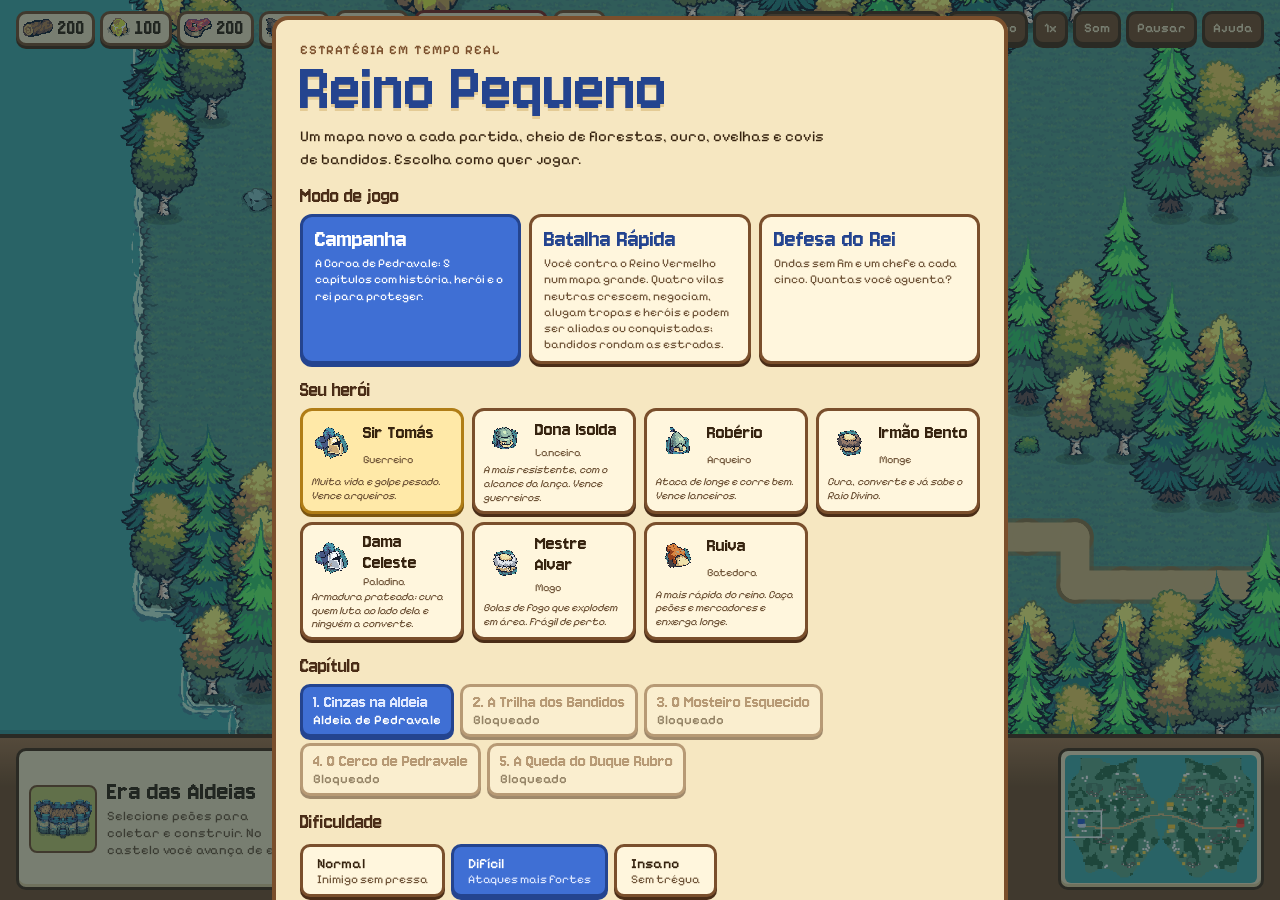
==== atualizacao/jogo.html @ 482bce19 "Reino Pequeno 2.0: contratos, exército com hierarquia, batedores, economia e downloads - Contratos c" ====
<!doctype html>
<html lang="pt-BR"><head><meta charset="utf-8"><meta name="viewport" content="width=device-width,initial-scale=1,viewport-fit=cover,user-scalable=no"><meta name="theme-color" content="#2f6b7a"><meta name="color-scheme" content="light"><meta name="description" content="Reino Pequeno 2.0 - estratégia medieval em tempo real"><script>window.__RP_VER=200;window.__RP_NAME="2.0";window.__RP_SRC="https://raw.githubusercontent.com/Braiantech-br/Reino-Pequeno/main/atualizacao/";</script><style>:root{padding-top:env(safe-area-inset-top);padding-bottom:env(safe-area-inset-bottom)}html,body{margin:0;height:100%;overscroll-behavior:none;touch-action:none;background:#2f6b7a}body{font:14px system-ui}[hidden]{display:none!important}</style></head><body>
<script>window.__A={"arrow":"[data-uri]","av01":"[data-uri]","av02":"[data-uri]","av03":"[data-uri]","av04":"[data-uri]","av05":"[data-uri]","av06":"[data-uri]","av07":"[data-uri]","av08":"[data-uri]","av09":"[data-uri]","av10":"[data-uri]","av11":"[data-uri]","av12":"[data-uri]","av13":"[data-uri]","av14":"[data-uri]","av15":"[data-uri]","av16":"[data-uri]","av17":"[data-uri]","av18":"[data-uri]","av19":"[data-uri]","av20":"[data-uri]","av21":"[data-uri]","av22":"[data-uri]","av23":"[data-uri]","av24":"[data-uri]","av25":"[data-uri]","av26":"[data-uri]","av27":"[data-uri]","av28":"[data-uri]","av29":"[data-uri]","b_archer_atk":"[data-uri]","b_archer_idle":"[data-uri]","b_archer_run":"[data-uri]","b_archery":"[data-uri]","b_barracks":"[data-uri]","b_castle":"[data-uri]","b_house1":"[data-uri]","b_house2":"[data-uri]","b_house3":"[data-uri]","b_lancer_atk":"[data-uri]","b_lancer_idle":"[data-uri]","b_lancer_run":"[data-uri]","b_monastery":"[data-uri]","b_monk_atk":"[data-uri]","b_monk_fx":"[data-uri]","b_monk_idle":"[data-uri]","b_monk_run":"[data-uri]","b_pawn_axe":"[data-uri]","b_pawn_hammer":"[data-uri]","b_pawn_idle":"[data-uri]","b_pawn_idle_food":"[data-uri]","b_pawn_idle_gold":"[data-uri]","b_pawn_idle_wood":"[data-uri]","b_pawn_knife":"[data-uri]","b_pawn_pick":"[data-uri]","b_pawn_run":"[data-uri]","b_pawn_run_food":"[data-uri]","b_pawn_run_gold":"[data-uri]","b_pawn_run_wood":"[data-uri]","b_tower":"[data-uri]","b_warrior_atk":"[data-uri]","b_warrior_idle":"[data-uri]","b_warrior_run":"[data-uri]","bg_pawn_idle":"[data-uri]","bg_pawn_knife":"[data-uri]","bg_pawn_run":"[data-uri]","bi_archer_atk":"[data-uri]","bi_archer_idle":"[data-uri]","bi_archer_run":"[data-uri]","bs_warrior_atk":"[data-uri]","bs_warrior_idle":"[data-uri]","bs_warrior_run":"[data-uri]","bsheep_grass":"[data-uri]","bsheep_idle":"[data-uri]","bsheep_move":"[data-uri]","bush1":"[data-uri]","bush2":"[data-uri]","bush3":"[data-uri]","bush4":"[data-uri]","bw_monk_atk":"[data-uri]","bw_monk_idle":"[data-uri]","bw_monk_run":"[data-uri]","cloud1":"[data-uri]","cloud2":"[data-uri]","cloud3":"[data-uri]","duck":"[data-uri]","dust":"[data-uri]","explosion":"[data-uri]","explosion2":"[data-uri]","fire":"[data-uri]","fire3":"[data-uri]","foam":"[data-uri]","gold1":"[data-uri]","gold2":"[data-uri]","gold3":"[data-uri]","gold4":"[data-uri]","gold5":"[data-uri]","gold6":"[data-uri]","gsheep_grass":"[data-uri]","gsheep_idle":"[data-uri]","gsheep_move":"[data-uri]","ic_enemy":"[data-uri]","ic_food":"[data-uri]","ic_fort":"[data-uri]","ic_gold":"[data-uri]","ic_monk":"[data-uri]","ic_pawn":"[data-uri]","ic_wild":"[data-uri]","ic_wood":"[data-uri]","icon01":"[data-uri]","icon02":"[data-uri]","icon03":"[data-uri]","icon04":"[data-uri]","icon05":"[data-uri]","icon06":"[data-uri]","icon07":"[data-uri]","icon08":"[data-uri]","icon09":"[data-uri]","icon10":"[data-uri]","icon11":"[data-uri]","icon12":"[data-uri]","k_archer_atk":"[data-uri]","k_archer_idle":"[data-uri]","k_archer_run":"[data-uri]","k_barracks":"[data-uri]","k_house1":"[data-uri]","k_lancer_atk":"[data-uri]","k_lancer_idle":"[data-uri]","k_lancer_run":"[data-uri]","k_monk_atk":"[data-uri]","k_monk_fx":"[data-uri]","k_monk_idle":"[data-uri]","k_monk_run":"[data-uri]","k_pawn_axe":"[data-uri]","k_pawn_hammer":"[data-uri]","k_pawn_idle":"[data-uri]","k_pawn_idle_food":"[data-uri]","k_pawn_idle_gold":"[data-uri]","k_pawn_idle_wood":"[data-uri]","k_pawn_knife":"[data-uri]","k_pawn_pick":"[data-uri]","k_pawn_run":"[data-uri]","k_pawn_run_food":"[data-uri]","k_pawn_run_gold":"[data-uri]","k_pawn_run_wood":"[data-uri]","k_tower":"[data-uri]","k_warrior_atk":"[data-uri]","k_warrior_idle":"[data-uri]","k_warrior_run":"[data-uri]","kg_pawn_idle":"[data-uri]","kg_pawn_knife":"[data-uri]","kg_pawn_run":"[data-uri]","ki_archer_atk":"[data-uri]","ki_archer_idle":"[data-uri]","ki_archer_run":"[data-uri]","ks_warrior_atk":"[data-uri]","ks_warrior_idle":"[data-uri]","ks_warrior_run":"[data-uri]","kw_monk_atk":"[data-uri]","kw_monk_idle":"[data-uri]","kw_monk_run":"[data-uri]","m_idle":"[data-uri]","m_run":"[data-uri]","p_archer_atk":"[data-uri]","p_archer_idle":"[data-uri]","p_archer_run":"[data-uri]","p_lancer_atk":"[data-uri]","p_lancer_idle":"[data-uri]","p_lancer_run":"[data-uri]","p_monk_atk":"[data-uri]","p_monk_fx":"[data-uri]","p_monk_idle":"[data-uri]","p_monk_run":"[data-uri]","p_warrior_atk":"[data-uri]","p_warrior_idle":"[data-uri]","p_warrior_run":"[data-uri]","r_archer_atk":"[data-uri]","r_archer_idle":"[data-uri]","r_archer_run":"[data-uri]","r_archery":"[data-uri]","r_barracks":"[data-uri]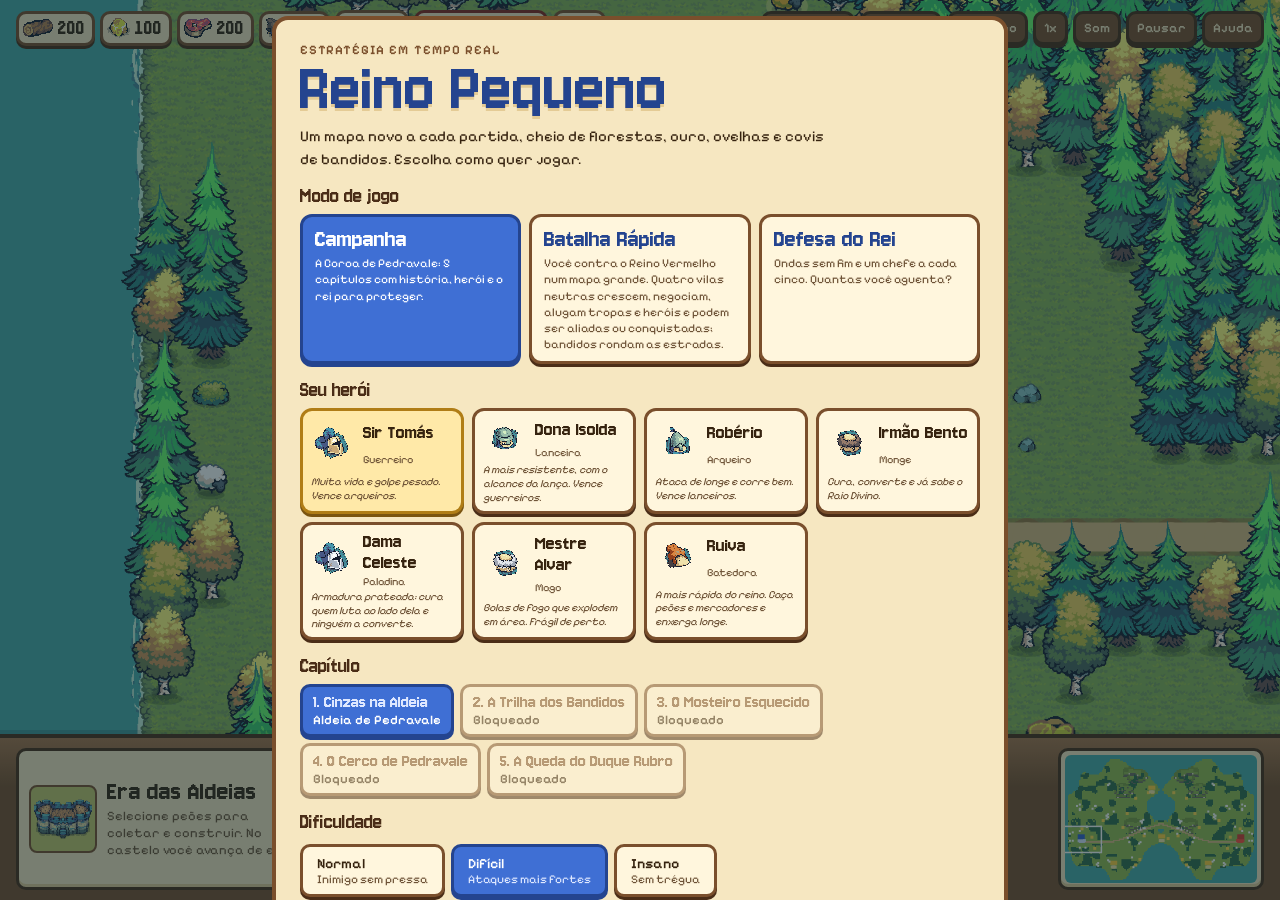
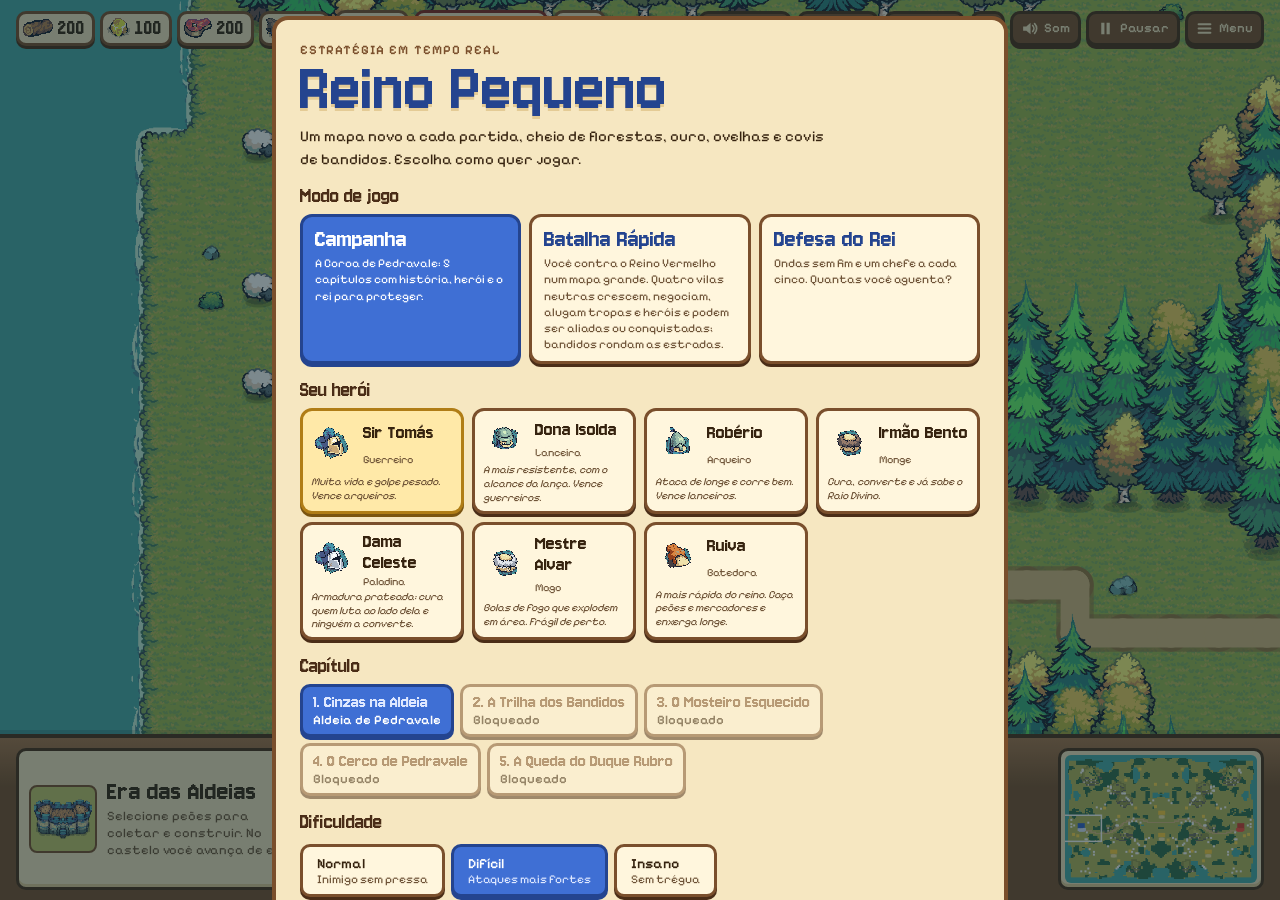
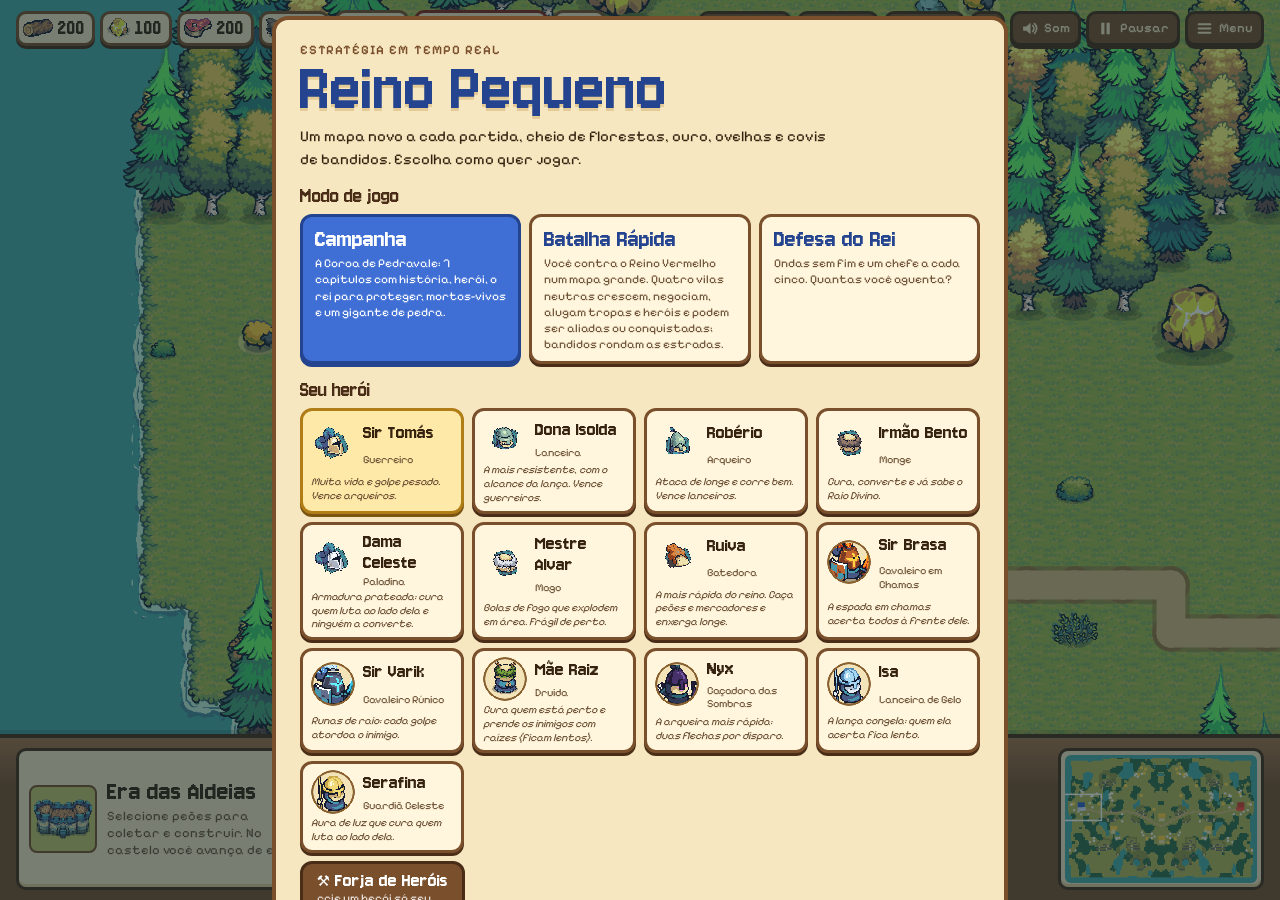
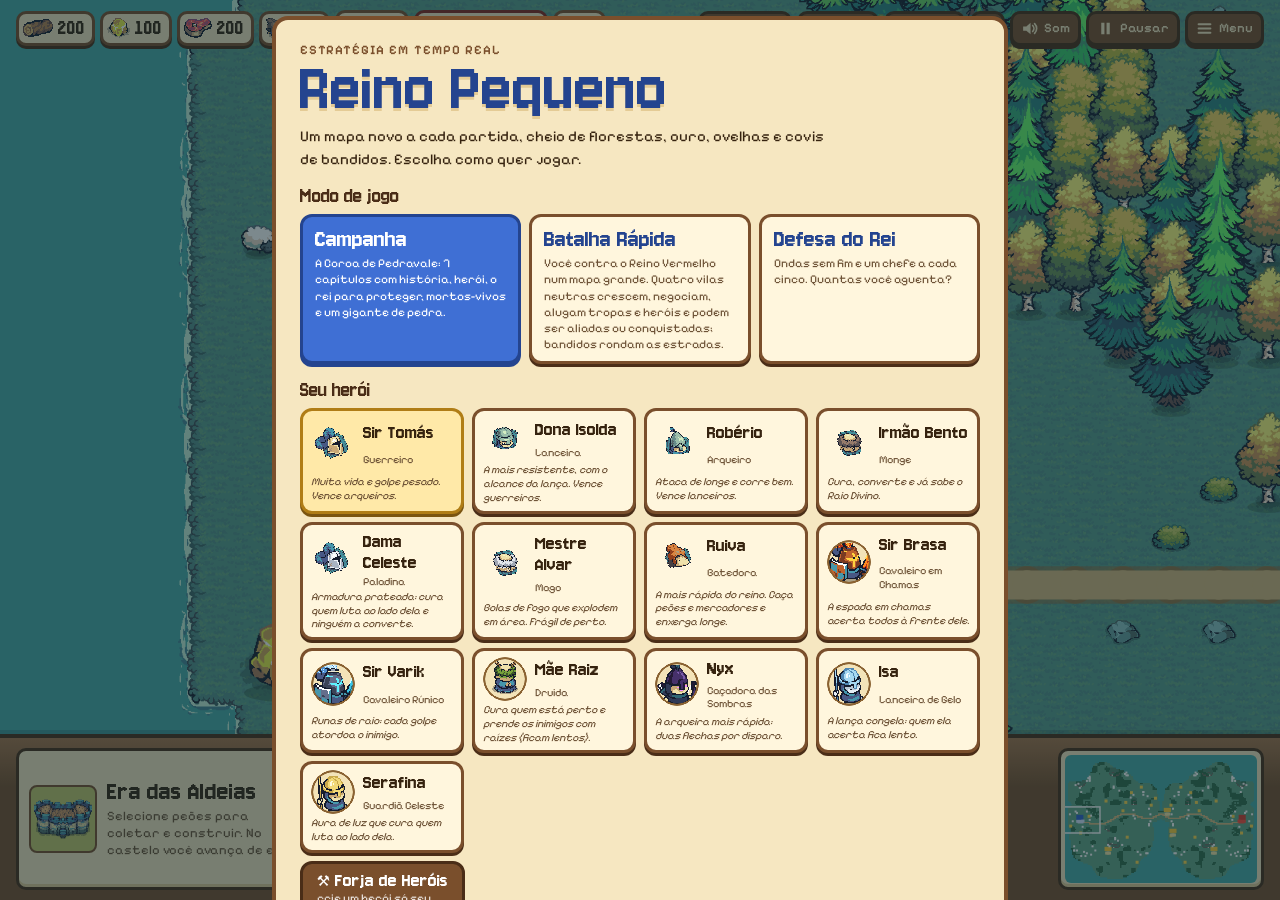
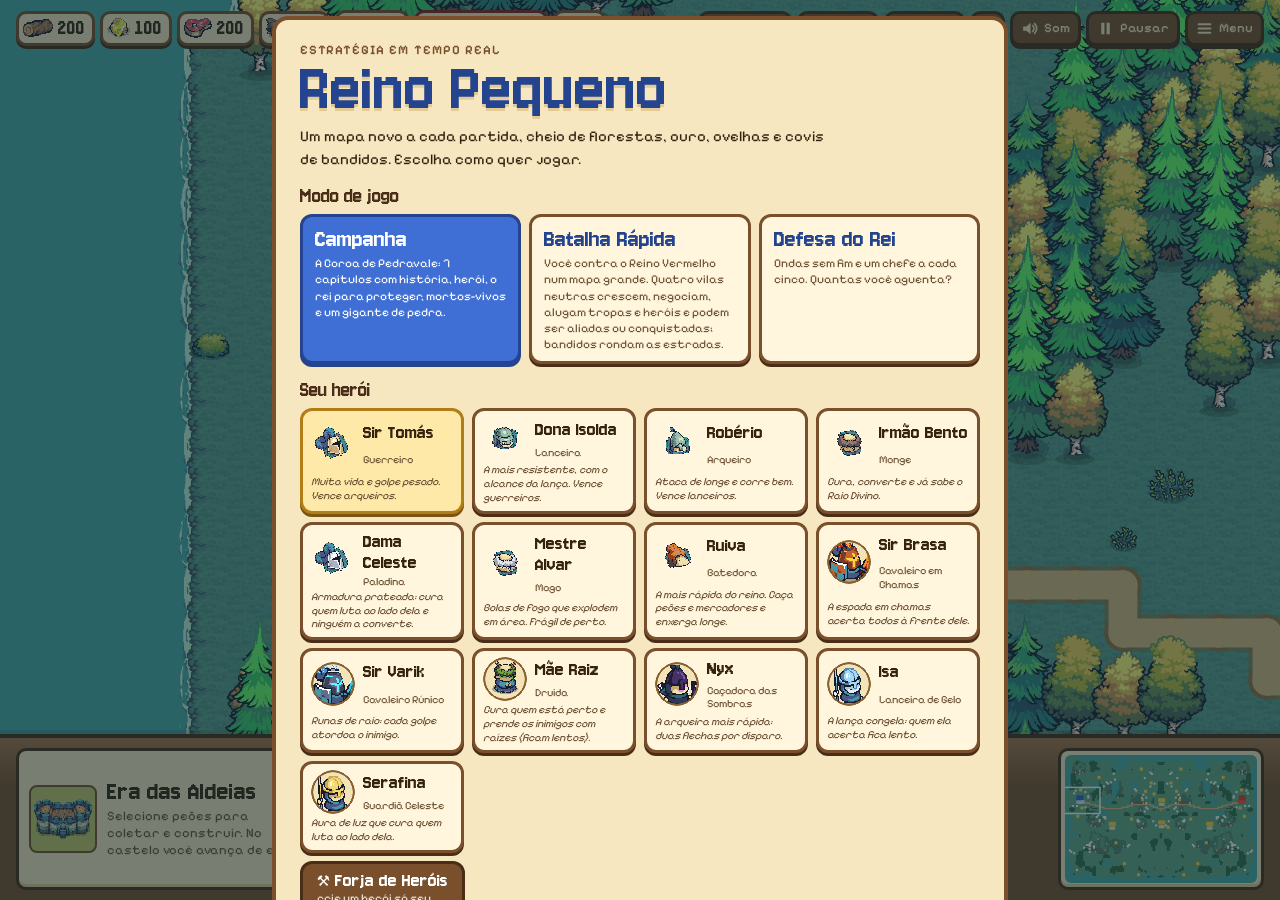
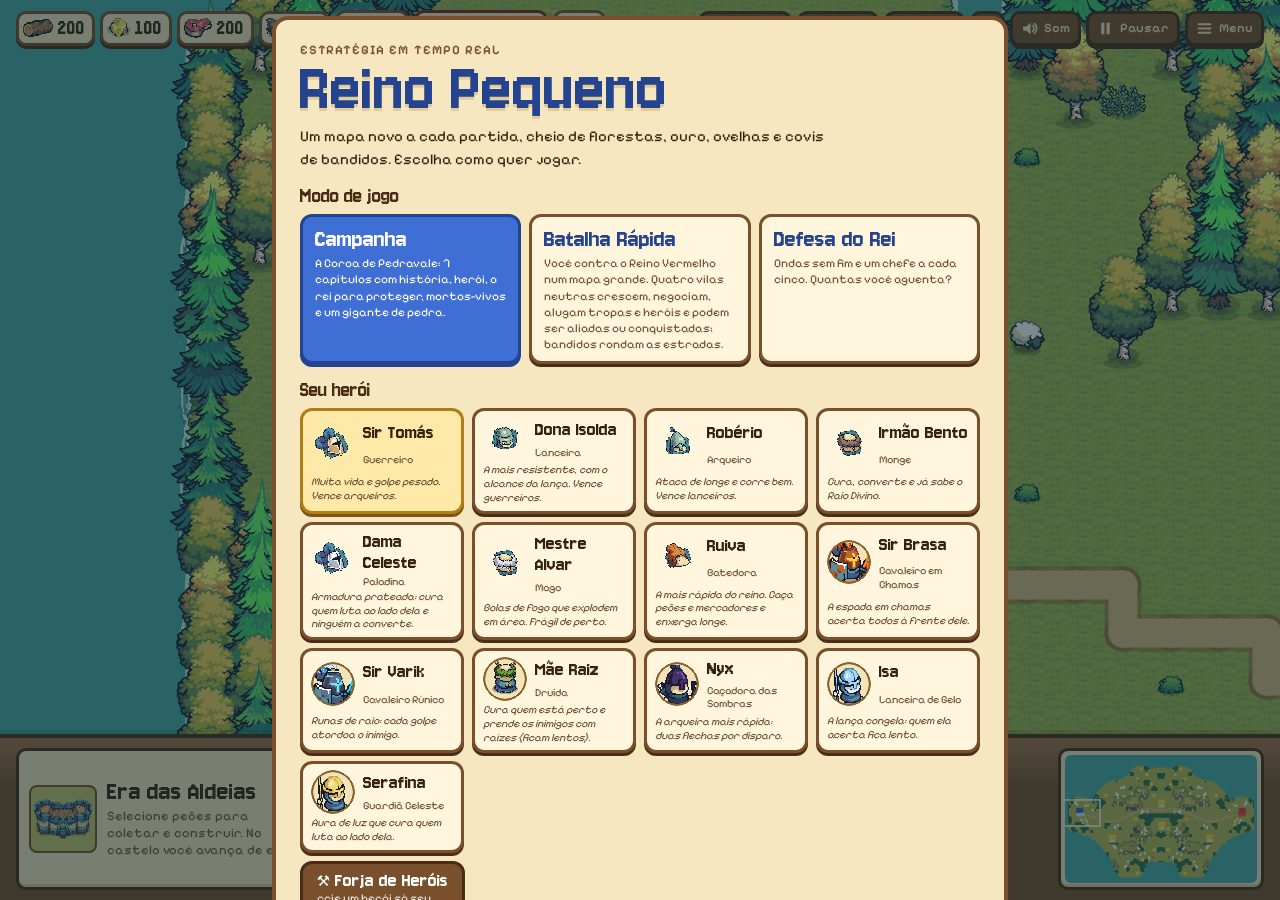
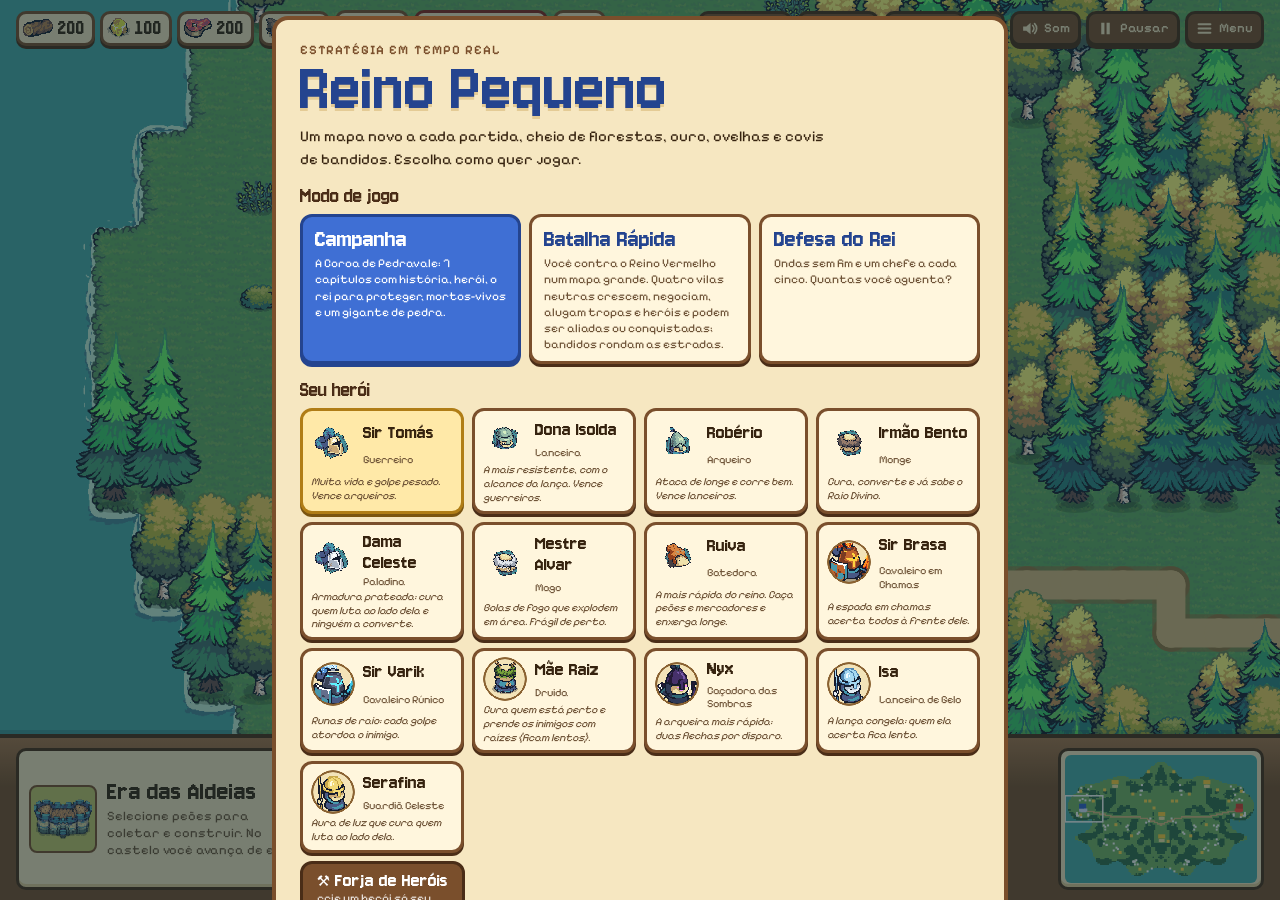
